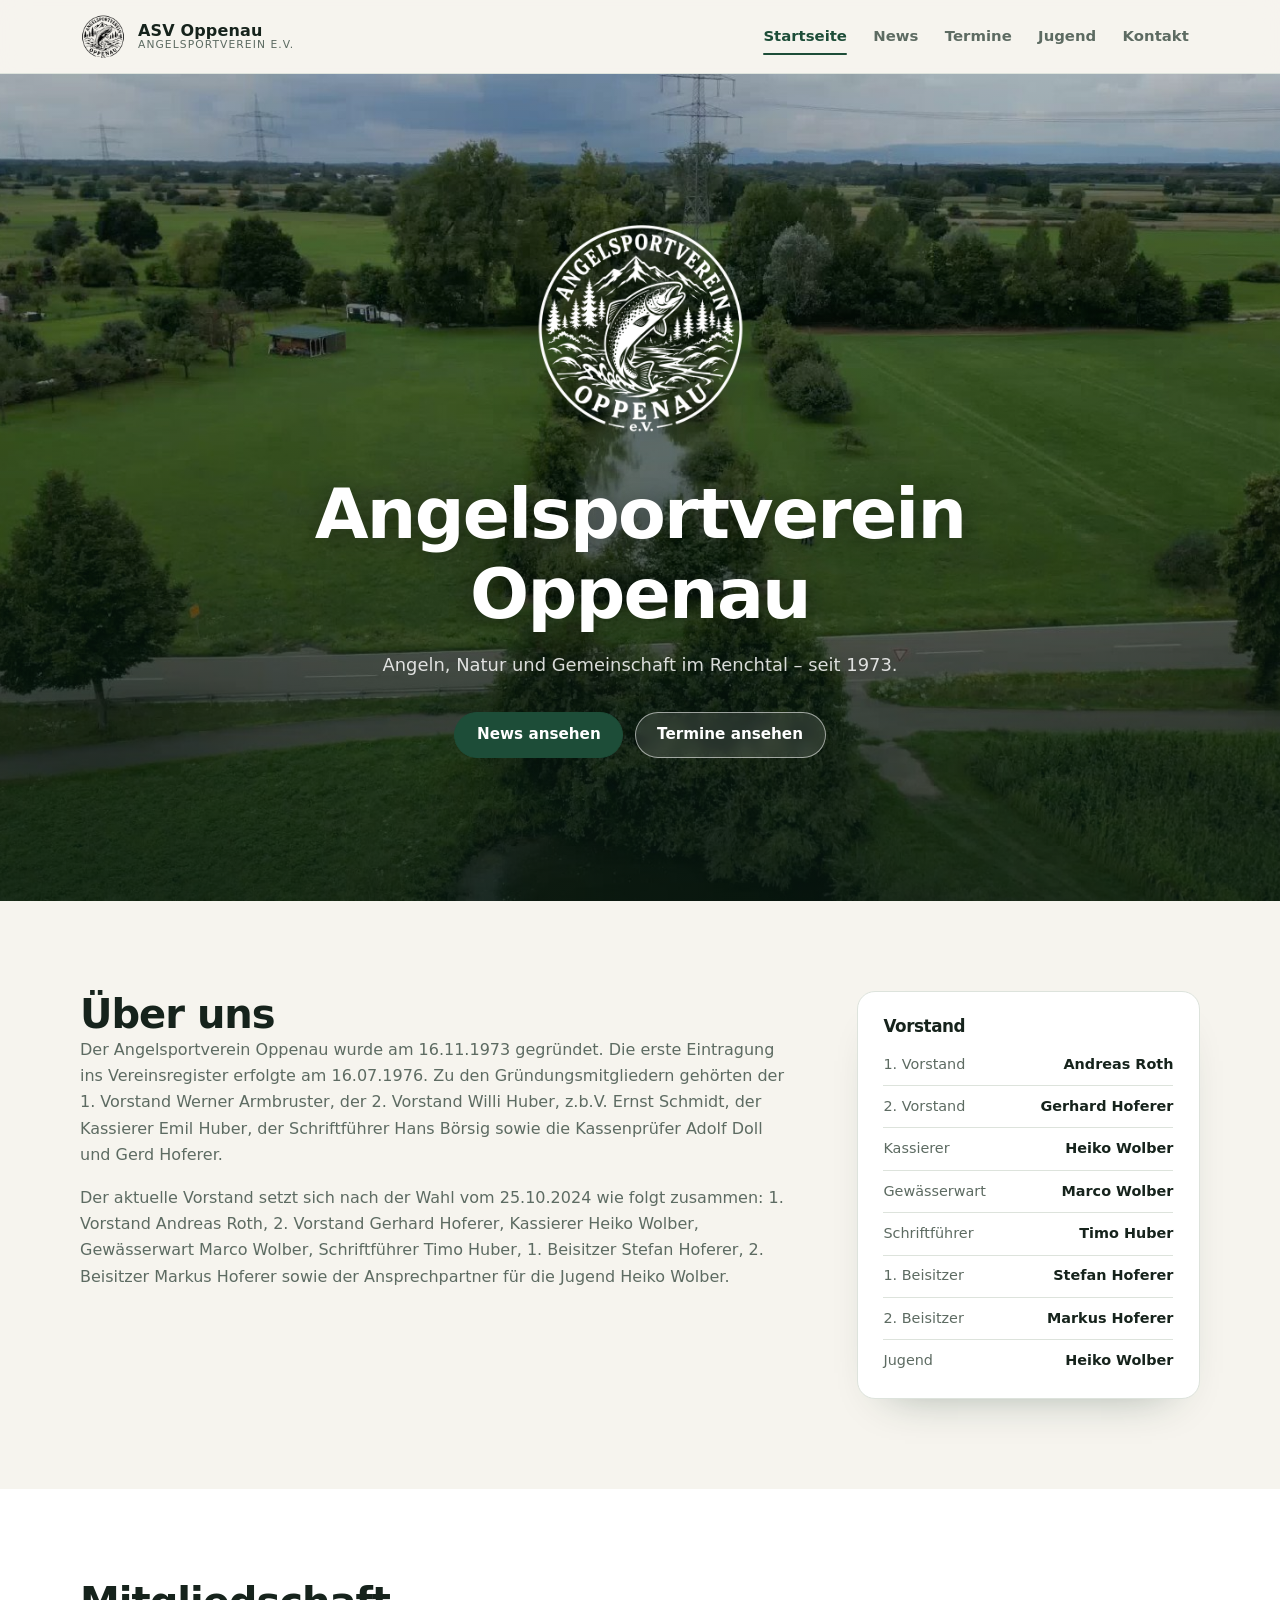
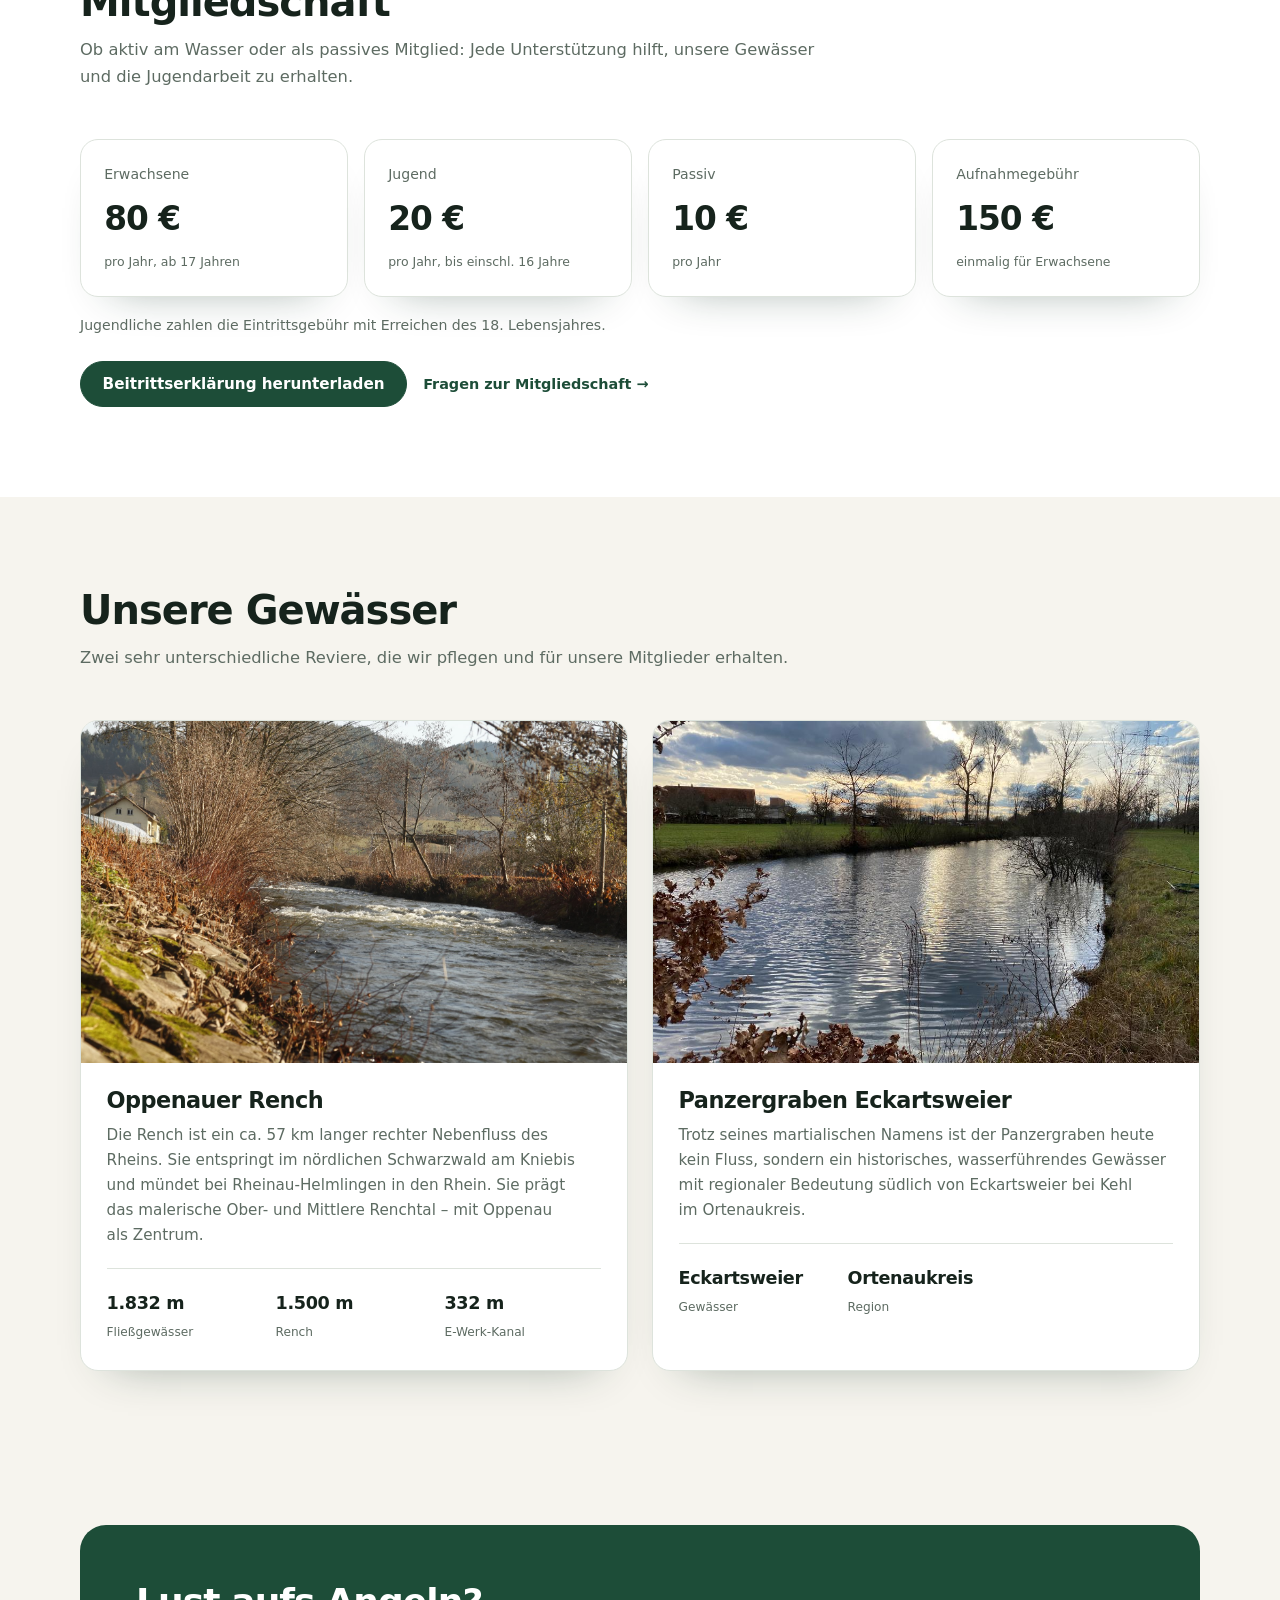
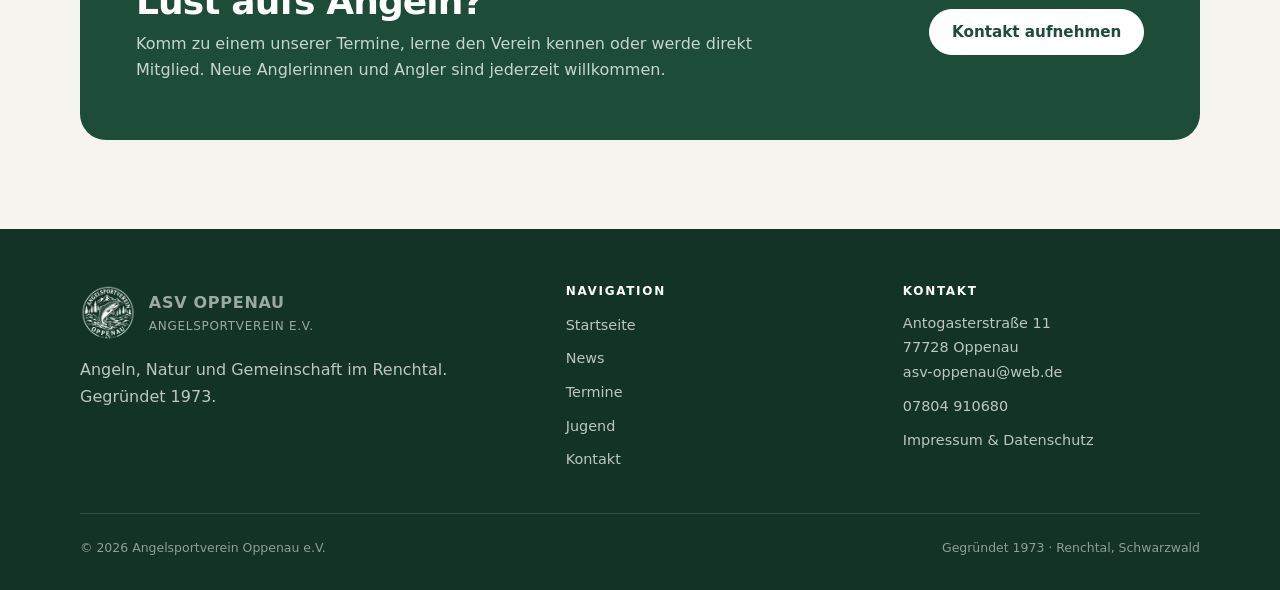
==== index.html @ 7a505c5f "new design" ====
<!DOCTYPE html>
<html lang="de">
<head>
    <meta charset="utf-8">
    <meta name="viewport" content="width=device-width, initial-scale=1, viewport-fit=cover">
    <title>Startseite – Angelsportverein Oppenau e.V.</title>
    <meta name="description" content="Angelsportverein Oppenau e.V. – gegründet 1973, Angeln an der Oppenauer Rench im Schwarzwald.">
    <meta name="theme-color" content="#f6f4ee">
    <meta property="og:image" content="img/og.png">
    <link rel="icon" href="favicon.ico" sizes="any">
    <link rel="icon" type="image/png" href="favicon-32.png">
    <link rel="apple-touch-icon" href="icons/apple-touch-icon.png">
    <link rel="manifest" href="manifest.webmanifest">
    <link rel="stylesheet" href="stylesheet.css">
</head>
<body>
    <a class="skip-link" href="#main">Zum Inhalt springen</a>

    <header class="site-header">
        <div class="container header-inner">
            <a class="brand" href="index.html" aria-label="Angelsportverein Oppenau – Startseite">
                <img src="img/logo.png" alt="">
                <span class="brand__text">
                    <strong>ASV Oppenau</strong>
                    <span>Angelsportverein e.V.</span>
                </span>
            </a>
            <button class="burger" type="button" aria-label="Menü öffnen" aria-expanded="false" aria-controls="hauptnavigation">
                <svg viewBox="0 0 24 24" fill="none" stroke="currentColor" stroke-width="2" stroke-linecap="round" aria-hidden="true">
                    <path d="M4 7h16M4 12h16M4 17h16"/>
                </svg>
            </button>
            <nav class="nav" id="hauptnavigation" aria-label="Hauptnavigation">
                <ul>
                    <li><a href="index.html" aria-current="page">Startseite</a></li>
                    <li><a href="news.html">News</a></li>
                    <li><a href="dates.html">Termine</a></li>
                    <li><a href="youth.html">Jugend</a></li>
                    <li><a href="kontakt.html">Kontakt</a></li>
                </ul>
            </nav>
        </div>
    </header>

    <main id="main">
        <section class="hero" aria-labelledby="hero-title">
            <video src="img/headervid.mp4" poster="img/hero-poster.jpg" autoplay muted loop playsinline preload="metadata"></video>
            <div class="hero__inner container">
                <img class="hero__logo" src="img/logo-white.png" alt="Logo Angelsportverein Oppenau">
                <h1 id="hero-title">Angelsportverein Oppenau</h1>
                <p class="hero__lead">Angeln, Natur und Gemeinschaft im Renchtal – seit 1973.</p>
                <div class="hero__actions">
                    <a class="btn" href="news.html">News ansehen</a>
                    <a class="btn btn--ghost" href="dates.html">Termine ansehen</a>
                </div>
            </div>
        </section>

        <section class="section" aria-labelledby="ueber-uns">
            <div class="container split">
                <div class="prose">
                    <h2 id="ueber-uns">Über uns</h2>
                    <p>Der Angelsportverein Oppenau wurde am 16.11.1973 gegründet. Die erste Eintragung ins Vereinsregister erfolgte am 16.07.1976. Zu den Gründungsmitgliedern gehörten der 1. Vorstand Werner Armbruster, der 2. Vorstand Willi Huber, z.b.V. Ernst Schmidt, der Kassierer Emil Huber, der Schriftführer Hans Börsig sowie die Kassenprüfer Adolf Doll und Gerd Hoferer.</p>
                    <p>Der aktuelle Vorstand setzt sich nach der Wahl vom 25.10.2024 wie folgt zusammen: 1. Vorstand Andreas Roth, 2. Vorstand Gerhard Hoferer, Kassierer Heiko Wolber, Gewässerwart Marco Wolber, Schriftführer Timo Huber, 1. Beisitzer Stefan Hoferer, 2. Beisitzer Markus Hoferer sowie der Ansprechpartner für die Jugend Heiko Wolber.</p>
                </div>
                <aside class="board-card" aria-labelledby="vorstand-title">
                    <h3 id="vorstand-title">Vorstand</h3>
                    <ul class="board-list">
                        <li><span>1. Vorstand</span><span>Andreas Roth</span></li>
                        <li><span>2. Vorstand</span><span>Gerhard Hoferer</span></li>
                        <li><span>Kassierer</span><span>Heiko Wolber</span></li>
                        <li><span>Gewässerwart</span><span>Marco Wolber</span></li>
                        <li><span>Schriftführer</span><span>Timo Huber</span></li>
                        <li><span>1. Beisitzer</span><span>Stefan Hoferer</span></li>
                        <li><span>2. Beisitzer</span><span>Markus Hoferer</span></li>
                        <li><span>Jugend</span><span>Heiko Wolber</span></li>
                    </ul>
                </aside>
            </div>
        </section>

        <section class="section section--white" id="mitglied" aria-labelledby="beitraege">
            <div class="container">
                <div class="section-head">
                    <h2 id="beitraege">Mitgliedschaft</h2>
                    <p>Ob aktiv am Wasser oder als passives Mitglied: Jede Unterstützung hilft, unsere Gewässer und die Jugendarbeit zu erhalten.</p>
                </div>
                <div class="fee-grid">
                    <div class="fee-card">
                        <span>Erwachsene</span>
                        <strong>80 €</strong>
                        <small>pro Jahr, ab 17 Jahren</small>
                    </div>
                    <div class="fee-card">
                        <span>Jugend</span>
                        <strong>20 €</strong>
                        <small>pro Jahr, bis einschl. 16 Jahre</small>
                    </div>
                    <div class="fee-card">
                        <span>Passiv</span>
                        <strong>10 €</strong>
                        <small>pro Jahr</small>
                    </div>
                    <div class="fee-card">
                        <span>Aufnahmegebühr</span>
                        <strong>150 €</strong>
                        <small>einmalig für Erwachsene</small>
                    </div>
                </div>
                <p class="fee-note">Jugendliche zahlen die Eintrittsgebühr mit Erreichen des 18. Lebensjahres.</p>
                <div class="fee-actions">
                    <a class="btn" href="img/Beitrittserklärung.pdf">Beitrittserklärung herunterladen</a>
                    <a class="text-link" href="kontakt.html">Fragen zur Mitgliedschaft →</a>
                </div>
            </div>
        </section>

        <section class="section" id="gebiete" aria-labelledby="gewaesser">
            <div class="container">
                <div class="section-head">
                    <h2 id="gewaesser">Unsere Gewässer</h2>
                    <p>Zwei sehr unterschiedliche Reviere, die wir pflegen und für unsere Mitglieder erhalten.</p>
                </div>
                <div class="area-grid">
                    <article class="area-card">
                        <img src="img/ROp.png" alt="Die Oppenauer Rench">
                        <div class="area-card__body">
                            <h3>Oppenauer Rench</h3>
                            <p>Die Rench ist ein ca. 57 km langer rechter Nebenfluss des Rheins. Sie entspringt im nördlichen Schwarzwald am Kniebis und mündet bei Rheinau-Helmlingen in den Rhein. Sie prägt das malerische Ober- und Mittlere Renchtal – mit Oppenau als Zentrum.</p>
                            <div class="area-facts">
                                <div><strong>1.832 m</strong><span>Fließgewässer</span></div>
                                <div><strong>1.500 m</strong><span>Rench</span></div>
                                <div><strong>332 m</strong><span>E-Werk-Kanal</span></div>
                            </div>
                        </div>
                    </article>
                    <article class="area-card">
                        <img src="img/ewPg.png" alt="Der Panzergraben bei Eckartsweier">
                        <div class="area-card__body">
                            <h3>Panzergraben Eckartsweier</h3>
                            <p>Trotz seines martialischen Namens ist der Panzergraben heute kein Fluss, sondern ein historisches, wasserführendes Gewässer mit regionaler Bedeutung südlich von Eckartsweier bei Kehl im Ortenaukreis.</p>
                            <div class="area-facts">
                                <div><strong>Eckartsweier</strong><span>Gewässer</span></div>
                                <div><strong>Ortenaukreis</strong><span>Region</span></div>
                            </div>
                        </div>
                    </article>
                </div>
            </div>
        </section>

        <section class="section section--tight">
            <div class="container">
                <div class="cta-band">
                    <div>
                        <h2>Lust aufs Angeln?</h2>
                        <p>Komm zu einem unserer Termine, lerne den Verein kennen oder werde direkt Mitglied. Neue Anglerinnen und Angler sind jederzeit willkommen.</p>
                    </div>
                    <a class="btn btn--light" href="kontakt.html">Kontakt aufnehmen</a>
                </div>
            </div>
        </section>
    </main>

    <footer class="site-footer">
        <div class="container">
            <div class="footer-grid">
                <div>
                    <a class="footer-brand" href="index.html">
                        <img src="img/logo-white.png" alt="">
                        <span>
                            <strong>ASV Oppenau</strong>
                            <span>Angelsportverein e.V.</span>
                        </span>
                    </a>
                    <p>Angeln, Natur und Gemeinschaft im Renchtal. Gegründet 1973.</p>
                </div>
                <div class="footer-col">
                    <h3>Navigation</h3>
                    <ul>
                        <li><a href="index.html">Startseite</a></li>
                        <li><a href="news.html">News</a></li>
                        <li><a href="dates.html">Termine</a></li>
                        <li><a href="youth.html">Jugend</a></li>
                        <li><a href="kontakt.html">Kontakt</a></li>
                    </ul>
                </div>
                <div class="footer-col">
                    <h3>Kontakt</h3>
                    <p>Antogasterstraße 11<br>77728 Oppenau</p>
                    <ul>
                        <li><a href="mailto:asv-oppenau@web.de">asv-oppenau@web.de</a></li>
                        <li><a href="tel:+497804910680">07804 910680</a></li>
                        <li><a href="impressum.html">Impressum &amp; Datenschutz</a></li>
                    </ul>
                </div>
            </div>
            <div class="footer-bottom">
                <span>© <span id="jahr">2026</span> Angelsportverein Oppenau e.V.</span>
                <span>Gegründet 1973 · Renchtal, Schwarzwald</span>
            </div>
        </div>
    </footer>

    <script>
        const burger = document.querySelector('.burger');
        const nav = document.querySelector('.nav');
        burger.addEventListener('click', () => {
            const open = nav.classList.toggle('is-open');
            burger.setAttribute('aria-expanded', String(open));
            burger.setAttribute('aria-label', open ? 'Menü schließen' : 'Menü öffnen');
        });
        document.getElementById('jahr').textContent = new Date().getFullYear();
        if ('serviceWorker' in navigator) navigator.serviceWorker.register('sw.js');
    </script>
</body>
</html>
---- stylesheet.css ----
:root {
  --bg: #f6f4ee;
  --surface: #ffffff;
  --ink: #16231c;
  --muted: #5d6b62;
  --green: #1d4d38;
  --green-dark: #123326;
  --green-soft: #e6eee8;
  --line: #dde3dc;
  --radius: 18px;
  --shadow: 0 22px 45px -32px rgba(18, 51, 38, 0.45);
  --font: ui-sans-serif, system-ui, -apple-system, "Segoe UI", Roboto, "Helvetica Neue", Arial, sans-serif;
  --header-h: 73px;
}

*,
*::before,
*::after {
  box-sizing: border-box;
  margin: 0;
  padding: 0;
}

html {
  scroll-behavior: smooth;
  -webkit-text-size-adjust: 100%;
}

body {
  background: var(--bg);
  color: var(--ink);
  font-family: var(--font);
  font-size: 16px;
  line-height: 1.65;
  -webkit-font-smoothing: antialiased;
}

img,
video {
  max-width: 100%;
  height: auto;
  display: block;
}

a {
  color: var(--green);
}

::selection {
  background: var(--green);
  color: #fff;
}

:focus-visible {
  outline: 3px solid var(--green);
  outline-offset: 2px;
}

[id] {
  scroll-margin-top: calc(var(--header-h) + 1rem);
}

h1,
h2,
h3,
h4 {
  line-height: 1.15;
  letter-spacing: -0.025em;
  text-wrap: balance;
}

h1 {
  font-size: clamp(2.4rem, 6vw, 4.2rem);
  font-weight: 800;
}

h2 {
  font-size: clamp(1.75rem, 3.4vw, 2.5rem);
  font-weight: 750;
}

h3 {
  font-size: 1.15rem;
  font-weight: 700;
}

p {
  text-wrap: pretty;
}

ul {
  list-style: none;
}

.container {
  width: min(1120px, 100% - 2.5rem);
  margin-inline: auto;
}

.narrow {
  width: min(820px, 100% - 2.5rem);
  margin-inline: auto;
}

.skip-link {
  position: absolute;
  left: -9999px;
  top: 0;
  z-index: 100;
  background: var(--green);
  color: #fff;
  padding: 0.8rem 1rem;
  border-radius: 0 0 10px 0;
  font-weight: 700;
  text-decoration: none;
}

.skip-link:focus {
  left: 0;
}

/* Header */
.site-header {
  position: sticky;
  top: 0;
  z-index: 50;
  background: rgba(246, 244, 238, 0.92);
  backdrop-filter: blur(14px);
  -webkit-backdrop-filter: blur(14px);
  border-bottom: 1px solid var(--line);
}

.header-inner {
  display: flex;
  align-items: center;
  justify-content: space-between;
  gap: 1.5rem;
  height: var(--header-h);
}

.brand {
  display: flex;
  align-items: center;
  gap: 0.75rem;
  color: var(--ink);
  text-decoration: none;
  flex: 0 0 auto;
}

.brand img {
  width: 46px;
  height: 46px;
  object-fit: contain;
}

.brand__text {
  display: flex;
  flex-direction: column;
  line-height: 1.1;
}

.brand__text strong {
  font-size: 1rem;
  letter-spacing: 0.01em;
}

.brand__text span {
  color: var(--muted);
  font-size: 0.67rem;
  letter-spacing: 0.1em;
  text-transform: uppercase;
}

.nav ul {
  display: flex;
  align-items: center;
  gap: 0.25rem;
}

.nav a {
  position: relative;
  display: inline-block;
  padding: 0.55rem 0.7rem;
  color: var(--muted);
  font-size: 0.93rem;
  font-weight: 650;
  text-decoration: none;
  transition: color 0.18s ease;
}

.nav a::after {
  content: "";
  position: absolute;
  left: 0.7rem;
  right: 0.7rem;
  bottom: 0.18rem;
  height: 2px;
  border-radius: 2px;
  background: var(--green);
  transform: scaleX(0);
  transform-origin: left;
  transition: transform 0.2s ease;
}

.nav a:hover {
  color: var(--ink);
}

.nav a:hover::after,
.nav a[aria-current="page"]::after {
  transform: scaleX(1);
}

.nav a[aria-current="page"] {
  color: var(--green);
}

.burger {
  display: none;
  align-items: center;
  justify-content: center;
  width: 44px;
  height: 44px;
  border: 1px solid var(--line);
  border-radius: 12px;
  background: var(--surface);
  color: var(--ink);
  cursor: pointer;
}

.burger svg {
  width: 22px;
  height: 22px;
}

/* Buttons */
.btn {
  display: inline-flex;
  align-items: center;
  justify-content: center;
  gap: 0.45rem;
  min-height: 46px;
  padding: 0.78rem 1.35rem;
  border: 1px solid var(--green);
  border-radius: 999px;
  background: var(--green);
  color: #fff;
  font: inherit;
  font-size: 0.95rem;
  font-weight: 700;
  line-height: 1;
  text-decoration: none;
  cursor: pointer;
  transition: background 0.18s ease, border-color 0.18s ease, transform 0.18s ease;
}

.btn:hover {
  background: var(--green-dark);
  border-color: var(--green-dark);
  transform: translateY(-1px);
}

.btn--ghost {
  background: rgba(255, 255, 255, 0.12);
  border-color: rgba(255, 255, 255, 0.55);
  color: #fff;
  backdrop-filter: blur(6px);
  -webkit-backdrop-filter: blur(6px);
}

.btn--ghost:hover {
  background: rgba(255, 255, 255, 0.22);
  border-color: #fff;
}

.btn--light {
  background: #fff;
  border-color: #fff;
  color: var(--green);
}

.btn--light:hover {
  background: var(--green-soft);
  border-color: var(--green-soft);
  color: var(--green-dark);
}

.btn--outline {
  background: transparent;
  border-color: var(--line);
  color: var(--ink);
}

.btn--outline:hover {
  background: var(--green-soft);
  border-color: var(--green-soft);
  color: var(--green-dark);
}

.text-link {
  display: inline-flex;
  align-items: center;
  gap: 0.35rem;
  color: var(--green);
  font-size: 0.9rem;
  font-weight: 700;
  text-decoration: none;
}

.text-link:hover {
  text-decoration: underline;
}

/* Hero */
.hero,
.page-hero {
  position: relative;
  overflow: hidden;
  color: #fff;
  background: var(--green-dark) url("img/hero-poster.jpg") center / cover no-repeat;
}

.hero {
  min-height: calc(100svh - var(--header-h));
  display: grid;
  place-items: center;
}

.page-hero {
  min-height: min(520px, 48vh);
  display: flex;
  align-items: flex-end;
}

.hero video,
.page-hero video,
.page-hero img {
  position: absolute;
  inset: 0;
  width: 100%;
  height: 100%;
  object-fit: cover;
}

.hero::after,
.page-hero::after {
  content: "";
  position: absolute;
  inset: 0;
  background: linear-gradient(180deg, rgba(8, 24, 17, 0.18) 0%, rgba(8, 24, 17, 0.34) 42%, rgba(8, 24, 17, 0.76) 100%);
}

.hero__inner {
  position: relative;
  z-index: 1;
  padding: clamp(4rem, 10vw, 7rem) 0;
  text-align: center;
}

.hero__logo {
  width: clamp(150px, 20vw, 225px);
  margin: 0 auto clamp(1.25rem, 3vw, 2rem);
  filter: drop-shadow(0 16px 32px rgba(0, 0, 0, 0.32));
}

.hero h1 {
  max-width: 16ch;
  margin-inline: auto;
  font-size: clamp(2.35rem, 6vw, 4.35rem);
  text-shadow: 0 3px 24px rgba(0, 0, 0, 0.35);
}

.hero__lead {
  max-width: 42rem;
  margin: 1rem auto 0;
  color: rgba(255, 255, 255, 0.84);
  font-size: clamp(1rem, 1.5vw, 1.12rem);
}

.hero__actions {
  display: flex;
  flex-wrap: wrap;
  justify-content: center;
  gap: 0.7rem;
  margin-top: 2rem;
}

.page-hero__inner {
  position: relative;
  z-index: 1;
  padding: clamp(3rem, 7vw, 4.5rem) 0 clamp(2.5rem, 5vw, 3.5rem);
}

.page-hero h1 {
  font-size: clamp(2.2rem, 5vw, 3.5rem);
  text-shadow: 0 3px 22px rgba(0, 0, 0, 0.32);
}

.page-hero p {
  max-width: 42rem;
  margin-top: 0.7rem;
  color: rgba(255, 255, 255, 0.82);
  font-size: clamp(0.98rem, 1.4vw, 1.08rem);
}

/* Sections */
.section {
  padding: clamp(3.5rem, 7vw, 6rem) 0;
}

.section--white {
  background: var(--surface);
}

.section--tight {
  padding-top: clamp(2.5rem, 5vw, 4rem);
}

.section-head {
  max-width: 760px;
  margin-bottom: clamp(2rem, 4vw, 3rem);
}

.section-head p {
  margin-top: 0.8rem;
  color: var(--muted);
  font-size: 1.02rem;
}

.section-head--row {
  display: flex;
  align-items: flex-end;
  justify-content: space-between;
  gap: 2rem;
  max-width: none;
}

.section-head--row > div {
  max-width: 700px;
}

/* Home: about */
.split {
  display: grid;
  grid-template-columns: minmax(0, 1.35fr) minmax(290px, 0.65fr);
  gap: clamp(2rem, 5vw, 4rem);
  align-items: start;
}

.prose p {
  color: var(--muted);
  margin-bottom: 1rem;
}

.prose p:last-child {
  margin-bottom: 0;
}

.prose strong {
  color: var(--ink);
}

.board-card {
  background: var(--surface);
  border: 1px solid var(--line);
  border-radius: var(--radius);
  padding: 1.6rem;
  box-shadow: var(--shadow);
}

.board-card h3 {
  margin-bottom: 1rem;
  font-size: 1.05rem;
}

.board-list {
  display: grid;
  gap: 0.55rem;
}

.board-list li {
  display: flex;
  justify-content: space-between;
  gap: 1rem;
  padding-bottom: 0.55rem;
  border-bottom: 1px solid var(--line);
  font-size: 0.9rem;
}

.board-list li:last-child {
  padding-bottom: 0;
  border-bottom: 0;
}

.board-list span:first-child {
  color: var(--muted);
}

.board-list span:last-child {
  font-weight: 650;
  text-align: right;
}

/* Home: fees */
.fee-grid {
  display: grid;
  grid-template-columns: repeat(4, minmax(0, 1fr));
  gap: 1rem;
}

.fee-card {
  display: flex;
  flex-direction: column;
  gap: 0.35rem;
  padding: 1.45rem;
  background: var(--surface);
  border: 1px solid var(--line);
  border-radius: var(--radius);
  box-shadow: var(--shadow);
}

.fee-card span {
  color: var(--muted);
  font-size: 0.88rem;
}

.fee-card strong {
  font-size: clamp(1.7rem, 3vw, 2.05rem);
  font-weight: 800;
  letter-spacing: -0.03em;
}

.fee-card small {
  color: var(--muted);
  font-size: 0.78rem;
}

.fee-note {
  margin-top: 1.1rem;
  color: var(--muted);
  font-size: 0.88rem;
}

.fee-actions {
  display: flex;
  flex-wrap: wrap;
  align-items: center;
  gap: 1rem;
  margin-top: 1.5rem;
}

/* Home: areas */
.area-grid {
  display: grid;
  grid-template-columns: repeat(2, minmax(0, 1fr));
  gap: 1.5rem;
}

.area-card {
  display: flex;
  flex-direction: column;
  overflow: hidden;
  background: var(--surface);
  border: 1px solid var(--line);
  border-radius: var(--radius);
  box-shadow: var(--shadow);
}

.area-card img {
  width: 100%;
  aspect-ratio: 16 / 10;
  object-fit: cover;
}

.area-card__body {
  display: flex;
  flex: 1;
  flex-direction: column;
  padding: 1.6rem;
}

.area-card h3 {
  margin-bottom: 0.55rem;
  font-size: 1.4rem;
}

.area-card p {
  color: var(--muted);
  font-size: 0.95rem;
}

.area-facts {
  display: grid;
  grid-template-columns: repeat(3, minmax(0, 1fr));
  gap: 0.75rem;
  margin-top: auto;
  padding-top: 1.25rem;
  border-top: 1px solid var(--line);
}

.area-facts strong {
  display: block;
  font-size: 1.1rem;
  letter-spacing: -0.02em;
}

.area-facts span {
  color: var(--muted);
  font-size: 0.76rem;
}

.area-card p + .area-facts {
  margin-top: 1.25rem;
}

/* CTA band */
.cta-band {
  display: flex;
  flex-wrap: wrap;
  align-items: center;
  justify-content: space-between;
  gap: 2rem;
  padding: clamp(2rem, 5vw, 3.5rem);
  background: var(--green);
  border-radius: calc(var(--radius) + 8px);
  color: #fff;
}

.cta-band h2 {
  font-size: clamp(1.6rem, 3vw, 2.25rem);
}

.cta-band p {
  max-width: 42rem;
  margin-top: 0.55rem;
  color: rgba(255, 255, 255, 0.76);
}

/* News */
.news-layout {
  display: grid;
  grid-template-columns: minmax(0, 1fr) 320px;
  gap: clamp(1.5rem, 4vw, 3rem);
  align-items: start;
}

.news-feed {
  display: grid;
  gap: 1.5rem;
}

.news-card {
  overflow: hidden;
  background: var(--surface);
  border: 1px solid var(--line);
  border-radius: var(--radius);
  box-shadow: var(--shadow);
}

.news-card__media {
  background: #e8ece7;
}

.news-card__body {
  padding: clamp(1.25rem, 3vw, 2rem);
}

.news-meta {
  display: flex;
  flex-wrap: wrap;
  align-items: center;
  gap: 0.6rem;
  margin-bottom: 0.55rem;
  color: var(--green);
  font-size: 0.76rem;
  font-weight: 750;
  letter-spacing: 0.09em;
  text-transform: uppercase;
}

.news-card h2 {
  margin-bottom: 0.6rem;
  font-size: clamp(1.3rem, 2.6vw, 1.65rem);
  line-height: 1.25;
}

.news-card__text {
  color: var(--muted);
  font-size: 0.97rem;
}

.news-card__text p {
  margin-bottom: 0.75rem;
}

.news-card__text p:last-child {
  margin-bottom: 0;
}

.news-card__text a {
  color: var(--green);
  font-weight: 600;
}

/* Slider */
.slider {
  position: relative;
}

.slider__track {
  position: relative;
}

.slider__slide {
  display: none;
}

.slider__slide.is-active {
  display: block;
}

.slider__slide img {
  width: 100%;
  aspect-ratio: 16 / 9;
  object-fit: cover;
}

.slider__btn {
  position: absolute;
  top: 50%;
  display: grid;
  place-items: center;
  width: 40px;
  height: 40px;
  border: 0;
  border-radius: 50%;
  background: rgba(255, 255, 255, 0.92);
  color: var(--ink);
  font-size: 1.35rem;
  line-height: 1;
  cursor: pointer;
  box-shadow: 0 5px 16px rgba(0, 0, 0, 0.2);
  transform: translateY(-50%);
  transition: background 0.18s ease;
}

.slider__btn:hover {
  background: #fff;
}

.slider__btn--prev {
  left: 0.9rem;
}

.slider__btn--next {
  right: 0.9rem;
}

.slider__dots {
  position: absolute;
  right: 0;
  bottom: 0.85rem;
  left: 0;
  display: flex;
  justify-content: center;
  gap: 0.35rem;
}

.slider__dot {
  width: 8px;
  height: 8px;
  padding: 0;
  border: 0;
  border-radius: 50%;
  background: rgba(255, 255, 255, 0.55);
  cursor: pointer;
  transition: transform 0.18s ease, background 0.18s ease;
}

.slider__dot.is-active {
  background: #fff;
  transform: scale(1.3);
}

/* Sidebar */
.sidebar {
  position: sticky;
  top: calc(var(--header-h) + 1.25rem);
  display: grid;
  gap: 1.25rem;
}

.sidebar-card {
  padding: 1.4rem;
  background: var(--surface);
  border: 1px solid var(--line);
  border-radius: var(--radius);
  box-shadow: var(--shadow);
}

.sidebar-card h3 {
  margin-bottom: 0.9rem;
  font-size: 1.05rem;
}

.mini-event {
  display: grid;
  grid-template-columns: 48px minmax(0, 1fr);
  gap: 0.8rem;
  padding: 0.7rem 0;
  border-bottom: 1px solid var(--line);
}

.mini-event:last-of-type {
  border-bottom: 0;
}

.mini-date {
  padding: 0.35rem 0.2rem;
  border-radius: 12px;
  background: var(--green-soft);
  color: var(--green);
  text-align: center;
}

.mini-date strong {
  display: block;
  font-size: 1.05rem;
  line-height: 1;
}

.mini-date span {
  display: block;
  margin-top: 0.2rem;
  font-size: 0.62rem;
  font-weight: 700;
  letter-spacing: 0.06em;
  text-transform: uppercase;
}

.mini-event h4 {
  font-size: 0.9rem;
  line-height: 1.3;
}

.mini-event p {
  margin-top: 0.15rem;
  color: var(--muted);
  font-size: 0.78rem;
}

.sidebar-link {
  display: inline-block;
  margin-top: 1rem;
  color: var(--green);
  font-size: 0.88rem;
  font-weight: 700;
  text-decoration: none;
}

.sidebar-link:hover {
  text-decoration: underline;
}

.sidebar-cta {
  background: var(--green);
  border-color: var(--green);
  color: #fff;
}

.sidebar-cta h3 {
  color: #fff;
}

.sidebar-cta p {
  margin-bottom: 1rem;
  color: rgba(255, 255, 255, 0.76);
  font-size: 0.9rem;
}

.empty-state {
  padding: 2rem;
  border: 1px dashed var(--line);
  border-radius: var(--radius);
  color: var(--muted);
  text-align: center;
}

/* Termine */
.agenda {
  display: grid;
  gap: 2.5rem;
  max-width: 920px;
  margin-inline: auto;
}

.year-group h2 {
  margin-bottom: 1rem;
  padding-bottom: 0.6rem;
  border-bottom: 1px solid var(--line);
  color: var(--muted);
  font-size: 0.82rem;
  font-weight: 800;
  letter-spacing: 0.16em;
  text-transform: uppercase;
}

.events {
  display: grid;
  gap: 1rem;
}

.event {
  display: grid;
  grid-template-columns: 86px minmax(0, 1fr);
  gap: 1.25rem;
  padding: 1.3rem;
  background: var(--surface);
  border: 1px solid var(--line);
  border-radius: var(--radius);
  box-shadow: var(--shadow);
}

.event--next {
  border-color: var(--green);
  box-shadow: 0 0 0 1px var(--green), var(--shadow);
}

.event-date {
  align-self: start;
  padding: 0.7rem 0.4rem;
  border-radius: 14px;
  background: var(--green-soft);
  color: var(--green);
  text-align: center;
}

.event-date strong {
  display: block;
  font-size: 1.65rem;
  line-height: 1;
  letter-spacing: -0.03em;
}

.event-date span {
  display: block;
  margin-top: 0.25rem;
  font-size: 0.7rem;
  font-weight: 700;
  letter-spacing: 0.08em;
  text-transform: uppercase;
}

.event-badge {
  display: inline-block;
  margin-bottom: 0.45rem;
  padding: 0.28rem 0.55rem;
  border-radius: 999px;
  background: var(--green);
  color: #fff;
  font-size: 0.65rem;
  font-weight: 800;
  letter-spacing: 0.08em;
  text-transform: uppercase;
}

.event-body h3 {
  font-size: 1.15rem;
  line-height: 1.3;
}

.event-body p {
  margin-top: 0.35rem;
  color: var(--muted);
  font-size: 0.94rem;
}

.event-body a {
  color: var(--green);
  font-weight: 600;
}

/* Jugend */
.intro-split {
  display: grid;
  grid-template-columns: minmax(0, 1.3fr) minmax(290px, 0.7fr);
  gap: clamp(2rem, 5vw, 4rem);
  align-items: start;
}

.person-card {
  padding: 1.6rem;
  background: var(--surface);
  border: 1px solid var(--line);
  border-radius: var(--radius);
  box-shadow: var(--shadow);
}

.person-card__top {
  display: flex;
  align-items: center;
  gap: 1rem;
  margin-bottom: 1rem;
}

.avatar {
  display: grid;
  place-items: center;
  width: 56px;
  height: 56px;
  border-radius: 50%;
  background: var(--green-soft);
  color: var(--green);
  font-size: 1rem;
  font-weight: 800;
  letter-spacing: 0.02em;
}

.person-card h3 {
  font-size: 1.1rem;
}

.person-card p {
  color: var(--muted);
  font-size: 0.9rem;
}

.person-card .btn {
  width: 100%;
  margin-top: 1.2rem;
}

.resource-grid {
  display: grid;
  grid-template-columns: repeat(4, minmax(0, 1fr));
  gap: 1rem;
}

.resource-card {
  display: flex;
  flex-direction: column;
  gap: 0.7rem;
  padding: 1.4rem;
  background: var(--surface);
  border: 1px solid var(--line);
  border-radius: var(--radius);
  box-shadow: var(--shadow);
}

.resource-icon {
  display: grid;
  place-items: center;
  width: 44px;
  height: 44px;
  border-radius: 12px;
  background: var(--green-soft);
  color: var(--green);
}

.resource-icon svg {
  width: 22px;
  height: 22px;
}

.resource-card h3 {
  font-size: 1rem;
  line-height: 1.3;
}

.resource-type {
  margin-top: auto;
  color: var(--muted);
  font-size: 0.78rem;
  letter-spacing: 0.04em;
}

.youth-news-grid {
  display: grid;
  grid-template-columns: repeat(3, minmax(0, 1fr));
  gap: 1rem;
}

.youth-news-card {
  display: flex;
  flex-direction: column;
  padding: 1.4rem;
  background: var(--surface);
  border: 1px solid var(--line);
  border-radius: var(--radius);
  box-shadow: var(--shadow);
}

.youth-news-card::before {
  content: "";
  display: block;
  width: 32px;
  height: 3px;
  margin-bottom: 1rem;
  border-radius: 2px;
  background: var(--green);
}

.youth-news-card time {
  color: var(--green);
  font-size: 0.72rem;
  font-weight: 750;
  letter-spacing: 0.08em;
  text-transform: uppercase;
}

.youth-news-card h3 {
  margin: 0.45rem 0 0.55rem;
  font-size: 1.05rem;
  line-height: 1.3;
}

.youth-news-card p {
  color: var(--muted);
  font-size: 0.9rem;
}

/* Kontakt */
.contact-layout {
  display: grid;
  grid-template-columns: minmax(0, 1.15fr) minmax(300px, 0.85fr);
  gap: clamp(2rem, 5vw, 4rem);
  align-items: start;
}

.form-card {
  padding: clamp(1.5rem, 4vw, 2.5rem);
  background: var(--surface);
  border: 1px solid var(--line);
  border-radius: var(--radius);
  box-shadow: var(--shadow);
}

.field {
  display: grid;
  gap: 0.4rem;
  margin-bottom: 1rem;
}

.field label {
  font-size: 0.85rem;
  font-weight: 700;
}

.field input,
.field textarea {
  width: 100%;
  padding: 0.8rem 1rem;
  border: 1px solid var(--line);
  border-radius: 12px;
  background: var(--bg);
  color: var(--ink);
  font: inherit;
}

.field textarea {
  min-height: 150px;
  resize: vertical;
}

.field input:focus,
.field textarea:focus {
  border-color: transparent;
  outline: 2px solid var(--green);
  outline-offset: 1px;
}

.form-note {
  margin-top: 0.8rem;
  color: var(--muted);
  font-size: 0.78rem;
}

.form-status {
  margin-top: 1rem;
  font-size: 0.9rem;
  font-weight: 650;
}

.form-status.is-success {
  color: var(--green);
}

.form-status.is-error {
  color: #a33124;
}

.contact-info {
  display: grid;
  gap: 1rem;
}

.info-card {
  padding: 1.4rem;
  background: var(--surface);
  border: 1px solid var(--line);
  border-radius: var(--radius);
  box-shadow: var(--shadow);
}

.info-card h3 {
  margin-bottom: 0.55rem;
  color: var(--muted);
  font-size: 0.75rem;
  font-weight: 800;
  letter-spacing: 0.12em;
  text-transform: uppercase;
}

.info-card p {
  font-size: 0.95rem;
}

.info-card a {
  color: var(--green);
  font-weight: 600;
  text-decoration: none;
}

.info-card a:hover {
  text-decoration: underline;
}

/* Impressum */
.legal-card {
  padding: clamp(1.5rem, 4vw, 2.5rem);
  background: var(--surface);
  border: 1px solid var(--line);
  border-radius: var(--radius);
  box-shadow: var(--shadow);
}

.legal-card > p {
  margin-bottom: 1rem;
  color: var(--muted);
}

.legal-card strong {
  color: var(--ink);
}

.legal-card details {
  margin-top: 1.5rem;
  padding-top: 1.5rem;
  border-top: 1px solid var(--line);
}

.legal-card summary {
  color: var(--ink);
  font-weight: 700;
  cursor: pointer;
}

.legal-card details p {
  margin-top: 1rem;
  color: var(--muted);
  font-size: 0.92rem;
}

.legal-card details p:first-of-type {
  margin-top: 1.1rem;
}

/* Footer */
.site-footer {
  padding: 3.5rem 0 2rem;
  background: var(--green-dark);
  color: rgba(255, 255, 255, 0.72);
}

.footer-grid {
  display: grid;
  grid-template-columns: 1.5fr 1fr 1fr;
  gap: 2.5rem;
}

.footer-brand {
  display: flex;
  align-items: center;
  gap: 0.8rem;
  margin-bottom: 1rem;
  color: #fff;
  text-decoration: none;
}

.footer-brand img {
  width: 56px;
  height: 56px;
}

.footer-brand strong {
  display: block;
  font-size: 1rem;
}

.footer-brand span {
  color: rgba(255, 255, 255, 0.58);
  font-size: 0.75rem;
  letter-spacing: 0.06em;
  text-transform: uppercase;
}

.footer-col h3 {
  margin-bottom: 0.8rem;
  color: #fff;
  font-size: 0.75rem;
  font-weight: 800;
  letter-spacing: 0.14em;
  text-transform: uppercase;
}

.footer-col ul {
  display: grid;
  gap: 0.45rem;
}

.footer-col a {
  color: inherit;
  font-size: 0.9rem;
  text-decoration: none;
}

.footer-col a:hover {
  color: #fff;
  text-decoration: underline;
}

.footer-col p {
  font-size: 0.9rem;
}

.footer-bottom {
  display: flex;
  flex-wrap: wrap;
  justify-content: space-between;
  gap: 1rem;
  margin-top: 2.5rem;
  padding-top: 1.5rem;
  border-top: 1px solid rgba(255, 255, 255, 0.14);
  color: rgba(255, 255, 255, 0.52);
  font-size: 0.78rem;
}

/* Responsive */
@media (max-width: 1024px) {
  .fee-grid,
  .resource-grid {
    grid-template-columns: repeat(2, minmax(0, 1fr));
  }

  .news-layout {
    grid-template-columns: minmax(0, 1fr) 280px;
  }
}

@media (max-width: 900px) {
  .news-layout {
    grid-template-columns: 1fr;
  }

  .sidebar {
    position: static;
    grid-template-columns: repeat(2, minmax(0, 1fr));
  }

  .youth-news-grid {
    grid-template-columns: repeat(2, minmax(0, 1fr));
  }

  .split,
  .intro-split,
  .contact-layout {
    grid-template-columns: 1fr;
  }

  .footer-grid {
    grid-template-columns: 1fr 1fr;
  }
}

@media (max-width: 760px) {
  :root {
    --header-h: 66px;
  }

  .container,
  .narrow {
    width: min(100% - 1.75rem, 1120px);
  }

  .brand img {
    width: 40px;
    height: 40px;
  }

  .brand__text span {
    display: none;
  }

  .burger {
    display: inline-flex;
  }

  .nav {
    position: absolute;
    top: var(--header-h);
    right: 0;
    left: 0;
    display: none;
    background: var(--bg);
    border-bottom: 1px solid var(--line);
    box-shadow: 0 18px 30px -24px rgba(0, 0, 0, 0.35);
  }

  .nav.is-open {
    display: block;
  }

  .nav ul {
    flex-direction: column;
    align-items: stretch;
    gap: 0;
    padding: 0.8rem 0.9rem 1.1rem;
  }

  .nav a {
    display: block;
    padding: 0.75rem 0.5rem;
    font-size: 1rem;
  }

  .nav a::after {
    right: auto;
    bottom: 0.45rem;
    left: 0.5rem;
    width: 28px;
  }

  .hero {
    min-height: 620px;
  }

  .hero__logo {
    width: clamp(130px, 36vw, 180px);
  }

  .page-hero {
    min-height: 360px;
  }

  .area-grid,
  .youth-news-grid {
    grid-template-columns: 1fr;
  }

  .section-head--row {
    flex-direction: column;
    align-items: flex-start;
    gap: 1rem;
  }

  .footer-grid {
    grid-template-columns: 1fr;
    gap: 2rem;
  }
}

@media (max-width: 560px) {
  .hero {
    min-height: 580px;
  }

  .hero h1 {
    font-size: 2.25rem;
  }

  .fee-grid {
    grid-template-columns: 1fr 1fr;
    gap: 0.75rem;
  }

  .fee-card {
    padding: 1.15rem;
  }

  .sidebar {
    grid-template-columns: 1fr;
  }

  .event {
    grid-template-columns: 64px minmax(0, 1fr);
    gap: 0.9rem;
    padding: 1rem;
  }

  .event-date strong {
    font-size: 1.35rem;
  }

  .area-facts {
    gap: 0.5rem;
  }

  .cta-band {
    align-items: flex-start;
  }

  .cta-band .btn {
    width: 100%;
  }

  .footer-bottom {
    flex-direction: column;
  }
}

@media (prefers-reduced-motion: reduce) {
  html {
    scroll-behavior: auto;
  }

  *,
  *::before,
  *::after {
    animation-duration: 0.01ms !important;
    animation-iteration-count: 1 !important;
    transition-duration: 0.01ms !important;
  }

  .hero video,
  .page-hero video {
    display: none;
  }
}
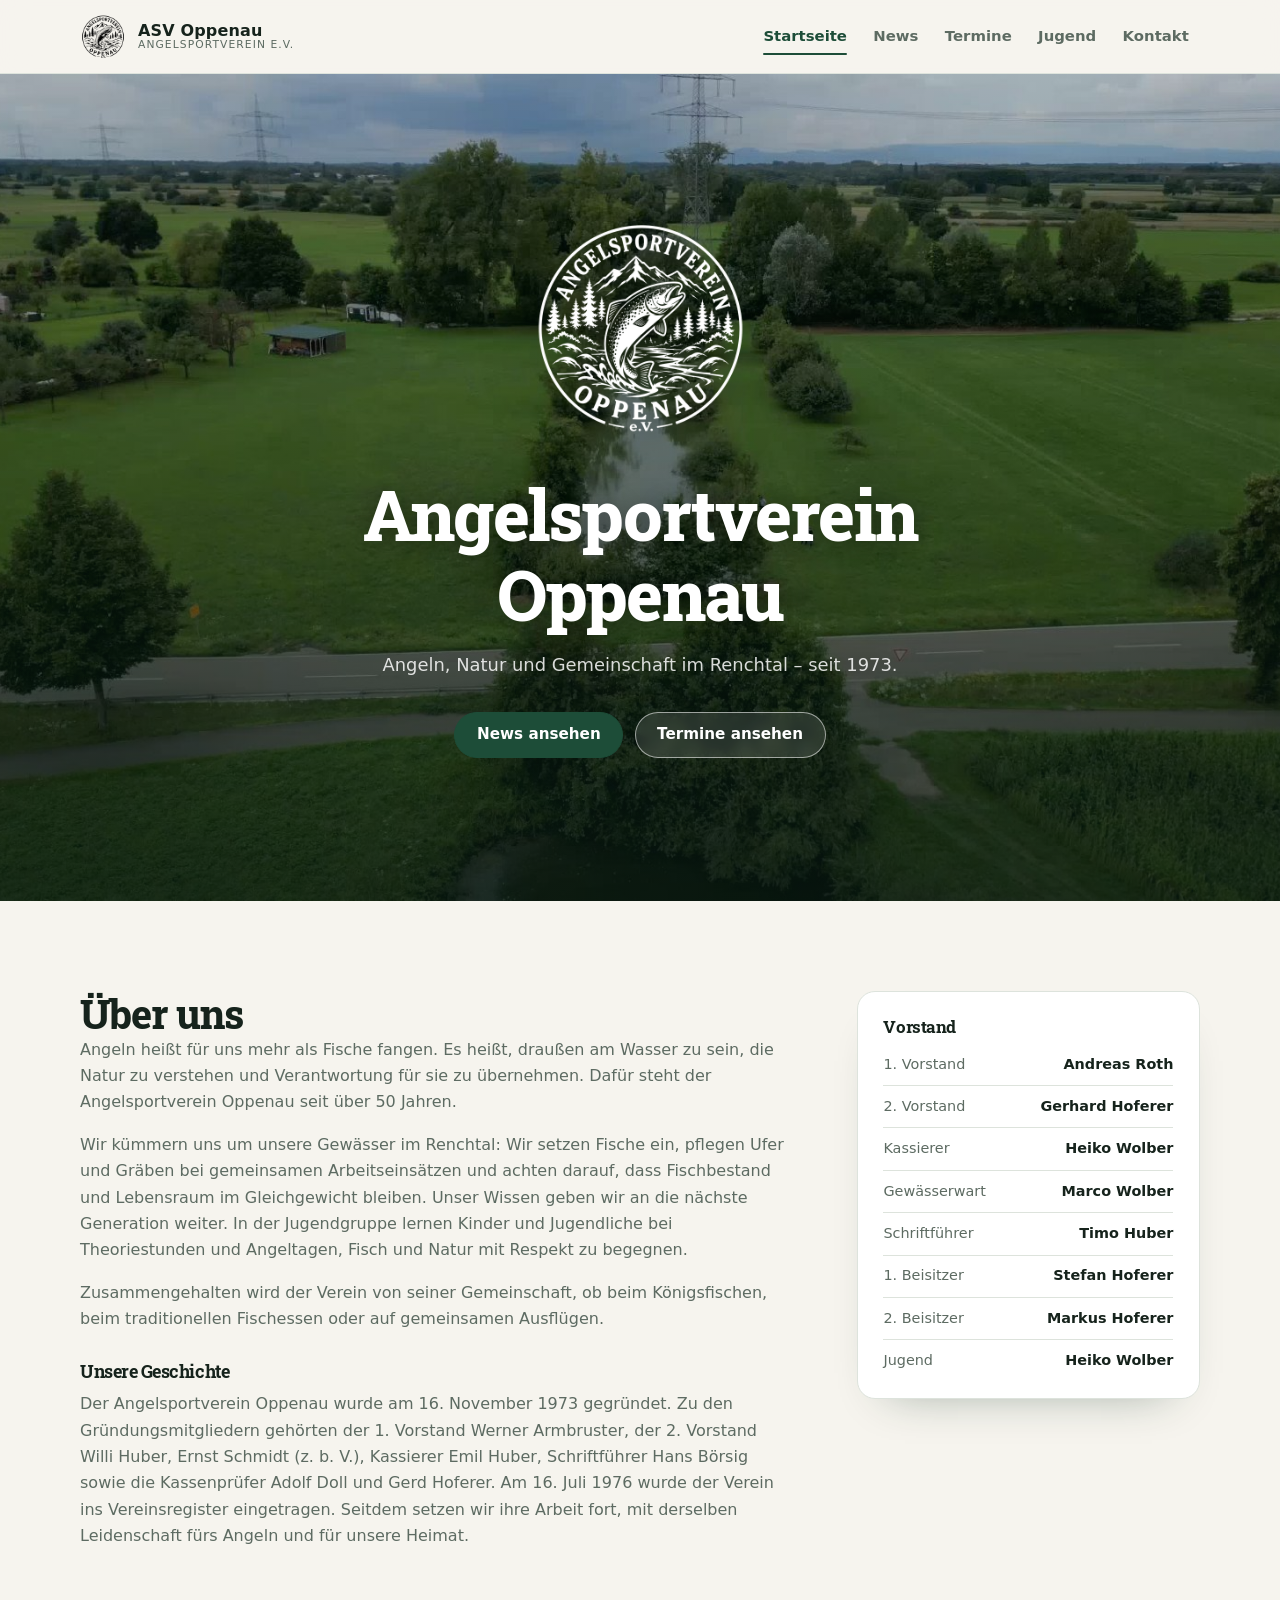
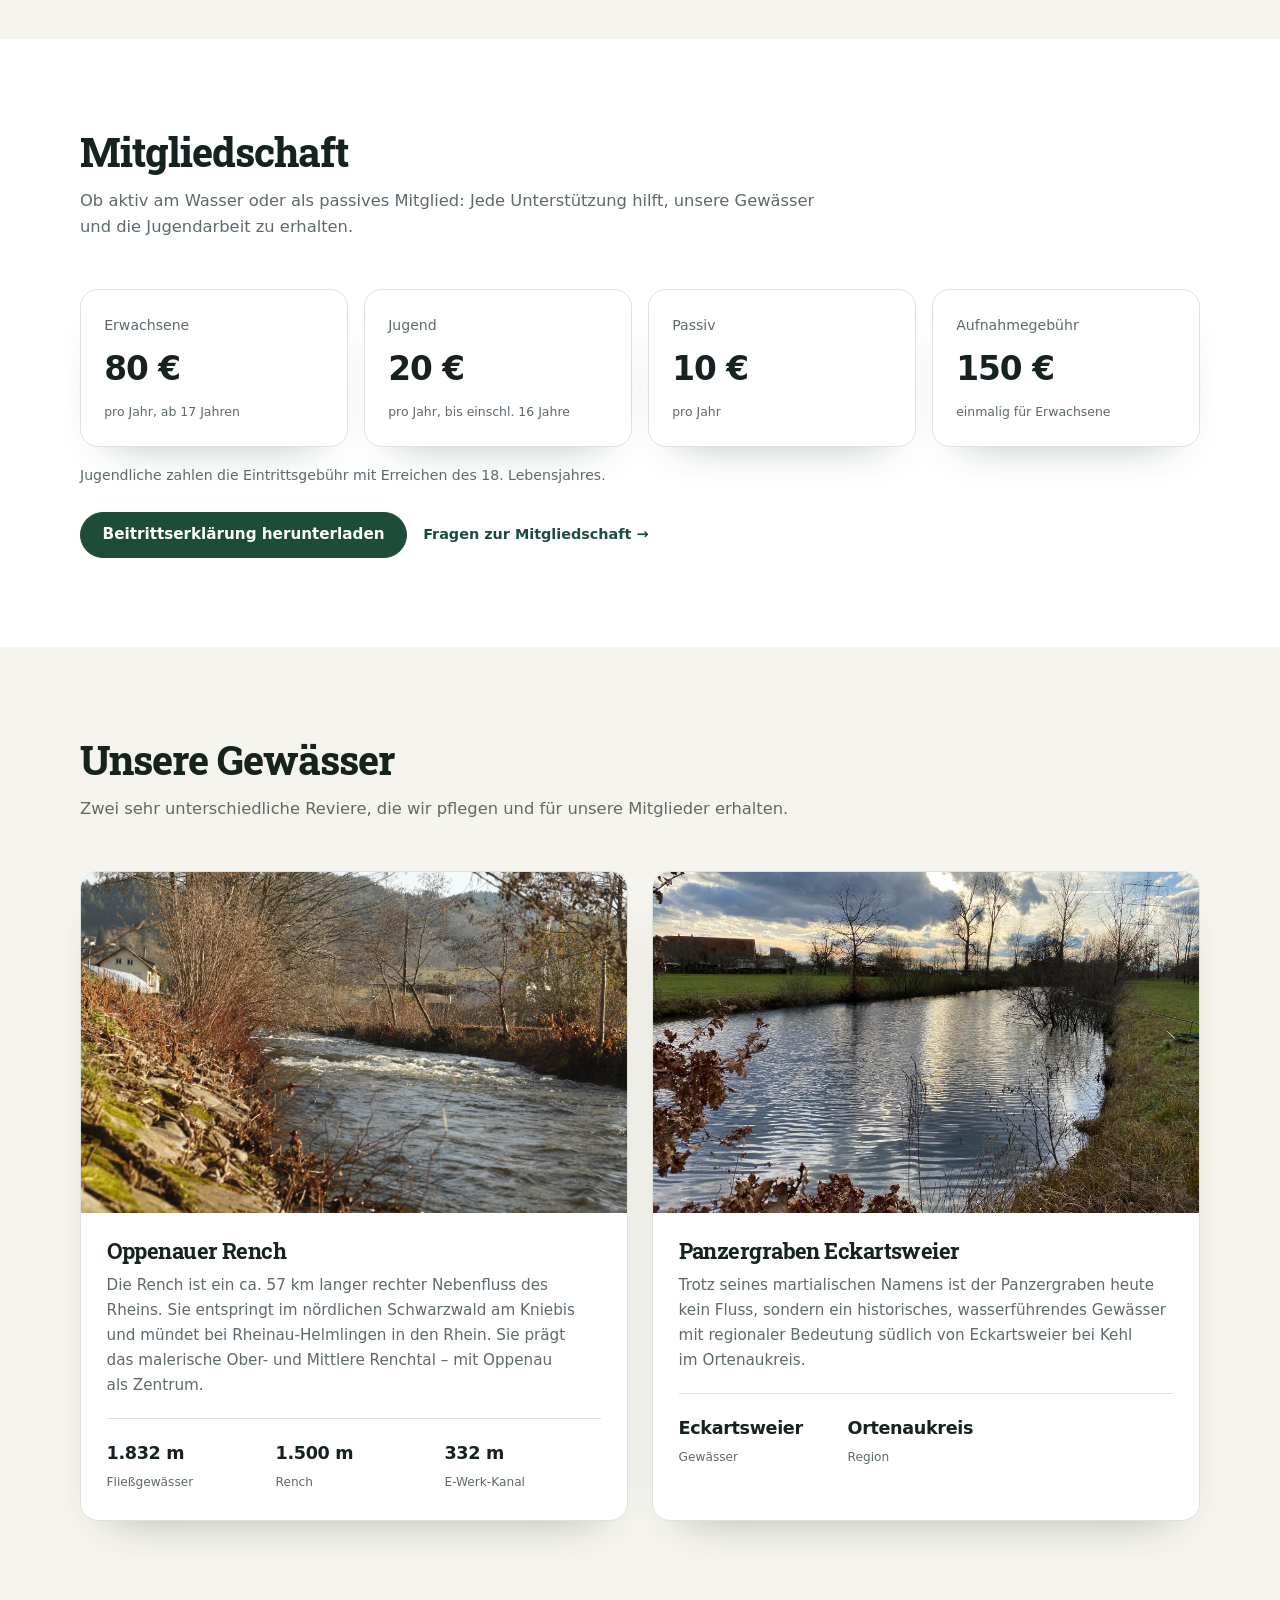
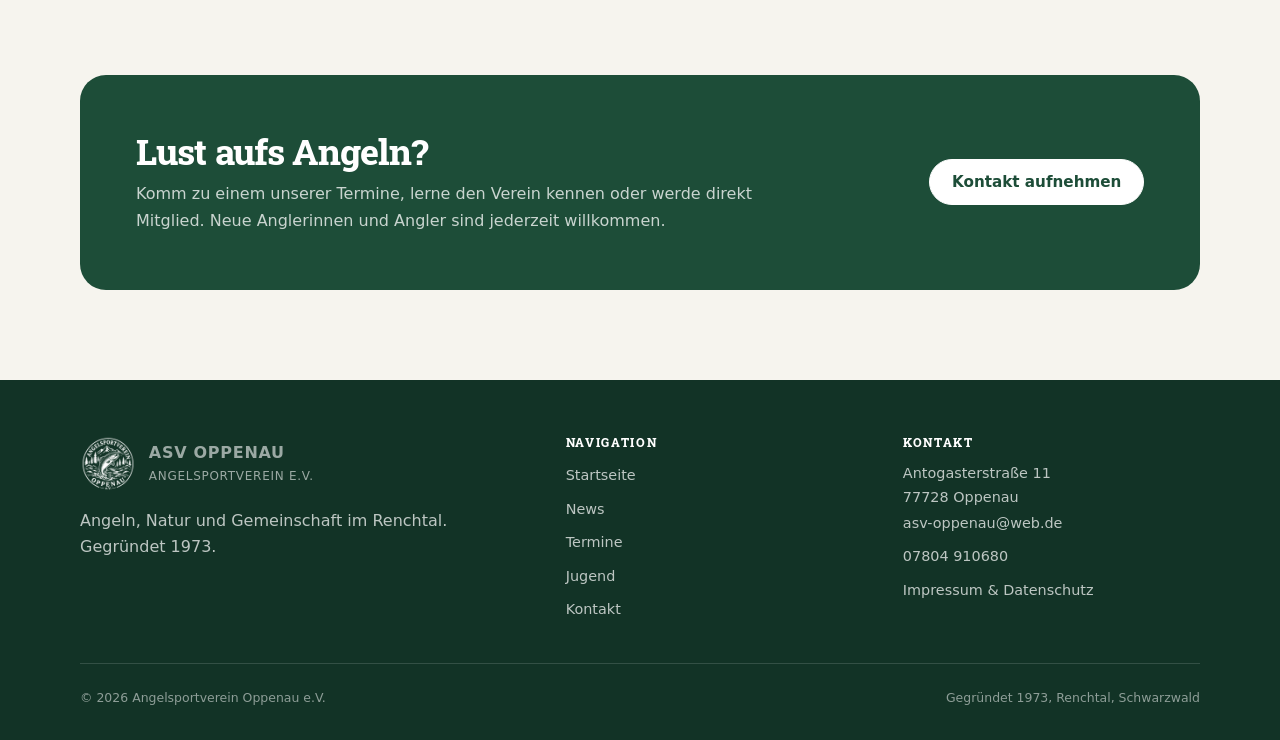
==== commit 6d5cad03: "Admin-Panel mit eingebetteten Bildern (Base64) in news.json - Admin-Panel (admin/) zum Bearbeiten vo" ====
--- a/index.html
+++ b/index.html
@@ -3,7 +3,7 @@
 <head>
     <meta charset="utf-8">
     <meta name="viewport" content="width=device-width, initial-scale=1, viewport-fit=cover">
-    <title>Startseite – Angelsportverein Oppenau e.V.</title>
+    <title>Startseite - Angelsportverein Oppenau e.V.</title>
     <meta name="description" content="Angelsportverein Oppenau e.V. – gegründet 1973, Angeln an der Oppenauer Rench im Schwarzwald.">
     <meta name="theme-color" content="#f6f4ee">
     <meta property="og:image" content="img/og.png">
@@ -60,8 +60,11 @@
             <div class="container split">
                 <div class="prose">
                     <h2 id="ueber-uns">Über uns</h2>
-                    <p>Der Angelsportverein Oppenau wurde am 16.11.1973 gegründet. Die erste Eintragung ins Vereinsregister erfolgte am 16.07.1976. Zu den Gründungsmitgliedern gehörten der 1. Vorstand Werner Armbruster, der 2. Vorstand Willi Huber, z.b.V. Ernst Schmidt, der Kassierer Emil Huber, der Schriftführer Hans Börsig sowie die Kassenprüfer Adolf Doll und Gerd Hoferer.</p>
-                    <p>Der aktuelle Vorstand setzt sich nach der Wahl vom 25.10.2024 wie folgt zusammen: 1. Vorstand Andreas Roth, 2. Vorstand Gerhard Hoferer, Kassierer Heiko Wolber, Gewässerwart Marco Wolber, Schriftführer Timo Huber, 1. Beisitzer Stefan Hoferer, 2. Beisitzer Markus Hoferer sowie der Ansprechpartner für die Jugend Heiko Wolber.</p>
+                    <p>Angeln heißt für uns mehr als Fische fangen. Es heißt, draußen am Wasser zu sein, die Natur zu verstehen und Verantwortung für sie zu übernehmen. Dafür steht der Angelsportverein Oppenau seit über 50 Jahren.</p>
+                    <p>Wir kümmern uns um unsere Gewässer im Renchtal: Wir setzen Fische ein, pflegen Ufer und Gräben bei gemeinsamen Arbeitseinsätzen und achten darauf, dass Fischbestand und Lebensraum im Gleichgewicht bleiben. Unser Wissen geben wir an die nächste Generation weiter. In der Jugendgruppe lernen Kinder und Jugendliche bei Theoriestunden und Angeltagen, Fisch und Natur mit Respekt zu begegnen.</p>
+                    <p>Zusammengehalten wird der Verein von seiner Gemeinschaft, ob beim Königsfischen, beim traditionellen Fischessen oder auf gemeinsamen Ausflügen.</p>
+                    <h3>Unsere Geschichte</h3>
+                    <p>Der Angelsportverein Oppenau wurde am 16. November 1973 gegründet. Zu den Gründungsmitgliedern gehörten der 1. Vorstand Werner Armbruster, der 2. Vorstand Willi Huber, Ernst Schmidt (z. b. V.), Kassierer Emil Huber, Schriftführer Hans Börsig sowie die Kassenprüfer Adolf Doll und Gerd Hoferer. Am 16. Juli 1976 wurde der Verein ins Vereinsregister eingetragen. Seitdem setzen wir ihre Arbeit fort, mit derselben Leidenschaft fürs Angeln und für unsere Heimat.</p>
                 </div>
                 <aside class="board-card" aria-labelledby="vorstand-title">
                     <h3 id="vorstand-title">Vorstand</h3>
@@ -197,7 +200,7 @@
             </div>
             <div class="footer-bottom">
                 <span>© <span id="jahr">2026</span> Angelsportverein Oppenau e.V.</span>
-                <span>Gegründet 1973 · Renchtal, Schwarzwald</span>
+                <span>Gegründet 1973, Renchtal, Schwarzwald</span>
             </div>
         </div>
     </footer>
--- a/stylesheet.css
+++ b/stylesheet.css
@@ -1,3 +1,5 @@
+@import url("https://fonts.googleapis.com/css2?family=Roboto+Slab:wght@400..900&display=swap");
+
 :root {
   --bg: #f6f4ee;
   --surface: #ffffff;
@@ -10,6 +12,7 @@
   --radius: 18px;
   --shadow: 0 22px 45px -32px rgba(18, 51, 38, 0.45);
   --font: ui-sans-serif, system-ui, -apple-system, "Segoe UI", Roboto, "Helvetica Neue", Arial, sans-serif;
+  --font-heading: "Roboto Slab", Georgia, "Times New Roman", serif;
   --header-h: 73px;
 }
 
@@ -64,6 +67,7 @@
 h2,
 h3,
 h4 {
+  font-family: var(--font-heading);
   line-height: 1.15;
   letter-spacing: -0.025em;
   text-wrap: balance;
@@ -456,6 +460,10 @@
   margin-bottom: 0;
 }
 
+.prose h3 {
+  margin: 1.75rem 0 0.6rem;
+}
+
 .prose strong {
   color: var(--ink);
 }
